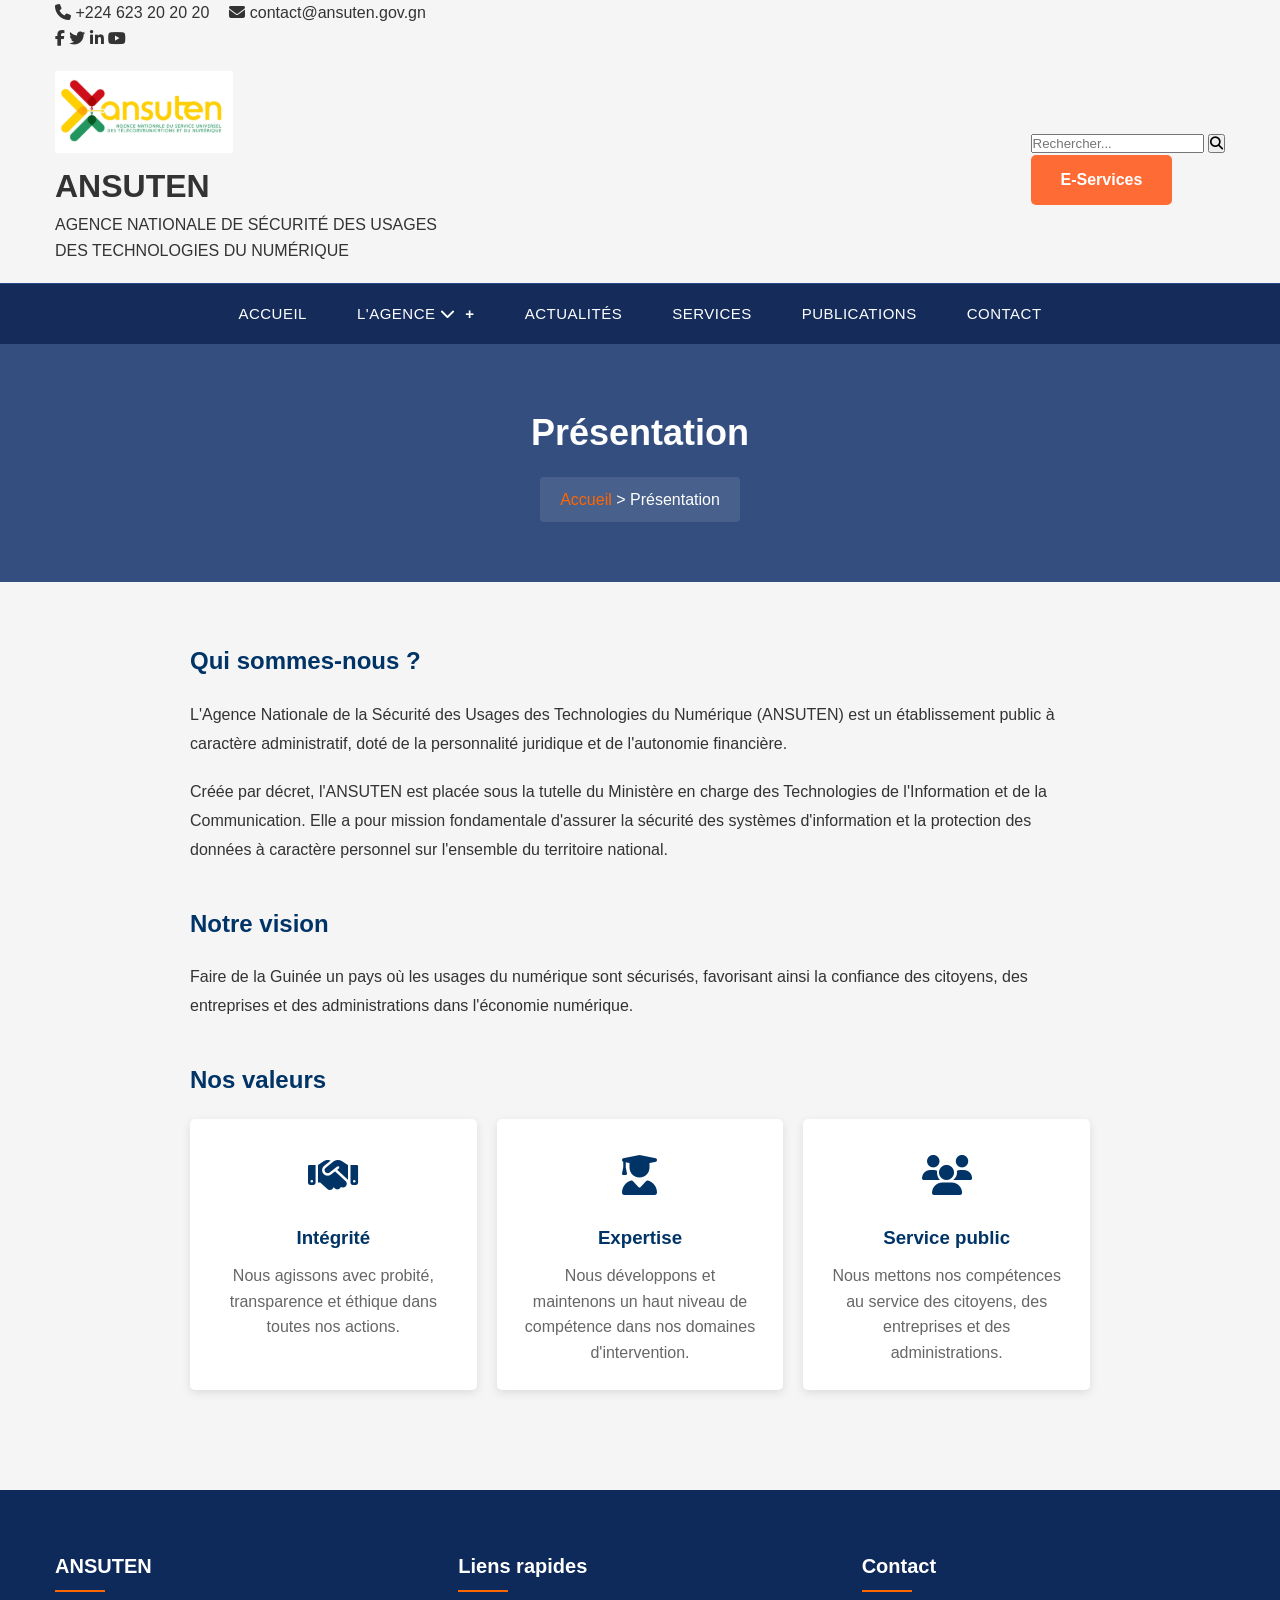
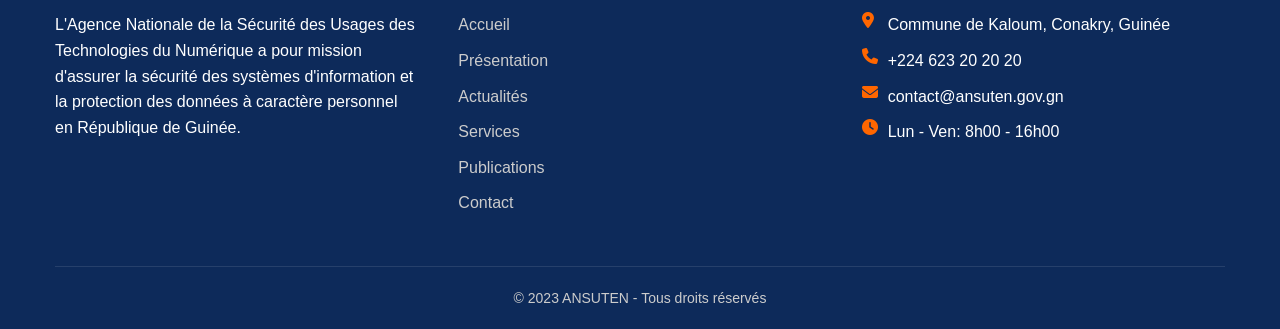
==== presentation.html @ 4a4b7f9a "Ansuten" ====
<!DOCTYPE html>
<html lang="fr">
<head>
    <meta charset="UTF-8">
    <meta name="viewport" content="width=device-width, initial-scale=1.0">
    <title>Présentation - ANSUTEN</title>
    <link rel="stylesheet" href="style.css">
    <link rel="stylesheet" href="https://cdnjs.cloudflare.com/ajax/libs/font-awesome/6.4.0/css/all.min.css">
</head>
<body>
    <!-- En-tête supérieur -->
    <div class="top-header">
        <div class="container">
            <div class="contact-info">
                <span><i class="fas fa-phone"></i> +224 623 20 20 20</span>
                <span><i class="fas fa-envelope"></i> contact@ansuten.gov.gn</span>
            </div>
            <div class="social-icons">
                <a href="#"><i class="fab fa-facebook-f"></i></a>
                <a href="#"><i class="fab fa-twitter"></i></a>
                <a href="#"><i class="fab fa-linkedin-in"></i></a>
                <a href="#"><i class="fab fa-youtube"></i></a>
            </div>
        </div>
    </div>

    <!-- En-tête principal - Version conforme ANSUTEN -->
    <header class="main-header">
        <div class="container">
            <div class="header-content">
                <div class="logo-section">
                    
                    <img src="logo.PNG" alt="Logo ANSUTEN" class="ansuten-logo">
                    <div class="agency-info">
                        <h1>ANSUTEN</h1>
                        <div class="subtitle">AGENCE NATIONALE DE SÉCURITÉ DES USAGES</div>
                        <div class="full-name">DES TECHNOLOGIES DU NUMÉRIQUE</div>
                    </div>
                </div>
                <div class="header-actions">
                    <div class="search-box">
                        <input type="text" placeholder="Rechercher...">
                        <button><i class="fas fa-search"></i></button>
                    </div>
                    <a href="#" class="btn">E-Services</a>
                </div>
            </div>
        </div>
    </header>

    <!-- Navigation principale -->
    <nav class="main-nav">
        <div class="container">
            <ul>
                <li><a href="index.html">Accueil</a></li>
                <li class="dropdown">
                    <a href="#">L'Agence <i class="fas fa-chevron-down"></i></a>
                    <div class="dropdown-menu">
                        <a href="presentation.html">Présentation</a>
                        <a href="missions.html">Missions</a>
                        <a href="organigramme.html">Organigramme</a>
                        <a href="textes-reglementaires.html">Textes réglementaires</a>
                    </div>
                </li>
                <li><a href="actualites.html">Actualités</a></li>
                <li><a href="services.html">Services</a></li>
                <li><a href="publications.html">Publications</a></li>
                <li><a href="contact.html">Contact</a></li>
            </ul>
        </div>
    </nav>

    <!-- Bannière de la page -->
    <section class="page-banner">
        <div class="container">
            <h1>Présentation</h1>
            <div class="breadcrumb">
                <a href="index.html">Accueil</a> > Présentation
            </div>
        </div>
    </section>

    <!-- Contenu de la page -->
    <section class="section">
        <div class="container">
            <div style="max-width: 900px; margin: 0 auto;">
                <h2 style="color: #003366; margin-bottom: 20px;">Qui sommes-nous ?</h2>
                <p style="margin-bottom: 20px; line-height: 1.8;">
                    L'Agence Nationale de la Sécurité des Usages des Technologies du Numérique (ANSUTEN) est un établissement public à caractère administratif, doté de la personnalité juridique et de l'autonomie financière.
                </p>
                <p style="margin-bottom: 20px; line-height: 1.8;">
                    Créée par décret, l'ANSUTEN est placée sous la tutelle du Ministère en charge des Technologies de l'Information et de la Communication. Elle a pour mission fondamentale d'assurer la sécurité des systèmes d'information et la protection des données à caractère personnel sur l'ensemble du territoire national.
                </p>
                
                <h2 style="color: #003366; margin: 40px 0 20px;">Notre vision</h2>
                <p style="margin-bottom: 20px; line-height: 1.8;">
                    Faire de la Guinée un pays où les usages du numérique sont sécurisés, favorisant ainsi la confiance des citoyens, des entreprises et des administrations dans l'économie numérique.
                </p>
                
                <h2 style="color: #003366; margin: 40px 0 20px;">Nos valeurs</h2>
                <div style="display: grid; grid-template-columns: repeat(auto-fill, minmax(250px, 1fr)); gap: 20px; margin-bottom: 40px;">
                    <div style="background-color: white; padding: 25px; border-radius: 5px; box-shadow: 0 3px 10px rgba(0,0,0,0.1); text-align: center;">
                        <div style="font-size: 40px; color: #003366; margin-bottom: 15px;">
                            <i class="fas fa-handshake"></i>
                        </div>
                        <h3 style="color: #003366; margin-bottom: 10px;">Intégrité</h3>
                        <p style="color: #666;">Nous agissons avec probité, transparence et éthique dans toutes nos actions.</p>
                    </div>
                    <div style="background-color: white; padding: 25px; border-radius: 5px; box-shadow: 0 3px 10px rgba(0,0,0,0.1); text-align: center;">
                        <div style="font-size: 40px; color: #003366; margin-bottom: 15px;">
                            <i class="fas fa-user-graduate"></i>
                        </div>
                        <h3 style="color: #003366; margin-bottom: 10px;">Expertise</h3>
                        <p style="color: #666;">Nous développons et maintenons un haut niveau de compétence dans nos domaines d'intervention.</p>
                    </div>
                    <div style="background-color: white; padding: 25px; border-radius: 5px; box-shadow: 0 3px 10px rgba(0,0,0,0.1); text-align: center;">
                        <div style="font-size: 40px; color: #003366; margin-bottom: 15px;">
                            <i class="fas fa-users"></i>
                        </div>
                        <h3 style="color: #003366; margin-bottom: 10px;">Service public</h3>
                        <p style="color: #666;">Nous mettons nos compétences au service des citoyens, des entreprises et des administrations.</p>
                    </div>
                </div>
            </div>
        </div>
    </section>

    <!-- Pied de page -->
    <footer class="main-footer">
        <div class="container">
            <div class="footer-grid">
                <div class="footer-column">
                    <h3>ANSUTEN</h3>
                    <p>L'Agence Nationale de la Sécurité des Usages des Technologies du Numérique a pour mission d'assurer la sécurité des systèmes d'information et la protection des données à caractère personnel en République de Guinée.</p>
                </div>
                <div class="footer-column">
                    <h3>Liens rapides</h3>
                    <ul class="footer-links">
                        <li><a href="index.html">Accueil</a></li>
                        <li><a href="presentation.html">Présentation</a></li>
                        <li><a href="actualites.html">Actualités</a></li>
                        <li><a href="services.html">Services</a></li>
                        <li><a href="publications.html">Publications</a></li>
                        <li><a href="contact.html">Contact</a></li>
                    </ul>
                </div>
                <div class="footer-column">
                    <h3>Contact</h3>
                    <div class="contact-info-footer">
                        <p><i class="fas fa-map-marker-alt"></i> Commune de Kaloum, Conakry, Guinée</p>
                        <p><i class="fas fa-phone"></i> +224 623 20 20 20</p>
                        <p><i class="fas fa-envelope"></i> contact@ansuten.gov.gn</p>
                        <p><i class="fas fa-clock"></i> Lun - Ven: 8h00 - 16h00</p>
                    </div>
                </div>
            </div>
            <div class="copyright">
                <p>&copy; 2023 ANSUTEN - Tous droits réservés</p>
            </div>
        </div>
    </footer>

    <script>
        document.addEventListener('DOMContentLoaded', function() {
            const dropdowns = document.querySelectorAll('.dropdown');
            
            dropdowns.forEach(dropdown => {
                dropdown.addEventListener('mouseenter', function() {
                    this.querySelector('.dropdown-menu').style.display = 'block';
                });
                
                dropdown.addEventListener('mouseleave', function() {
                    this.querySelector('.dropdown-menu').style.display = 'none';
                });
            });
        });
    </script>
</body>
</html>
---- style.css ----
/* Styles généraux */
* {
    margin: 0;
    padding: 0;
    box-sizing: border-box;
    font-family: 'Arial', sans-serif;
}

body {
    background-color: #f5f5f5;
    color: #333;
    line-height: 1.6;
}

.container {
    width: 100%;
    max-width: 1200px;
    margin: 0 auto;
    padding: 0 15px;
}

a {
    text-decoration: none;
    color: inherit;
}

ul {
    list-style: none;
}

.btn {
    display: inline-block;
    background-color: #ff6600;
    color: white;
    padding: 12px 30px;
    border-radius: 4px;
    font-weight: bold;
    transition: background-color 0.3s;
    border: none;
    cursor: pointer;
}

.btn:hover {
    background-color: #e55c00;
}

/* Nouvelle en-tête basée sur l'image */
.site-header {
    background: linear-gradient(135deg, #ebeef3, #2a5298);
    color: white;
}

/* Barre de contact supérieure */
.contact-bar {
    background-color: #0d2a5a;
    padding: 8px 0;
    font-size: 14px;
}

.contact-bar .container {
    display: flex;
    justify-content: space-between;
    align-items: center;
}

.contact-info {
    display: flex;
    gap: 30px;
}

.contact-item {
    display: flex;
    align-items: center;
    gap: 8px;
}

.contact-item i {
    color: #ff6600;
    font-size: 16px;
}

/* En-tête principal */
.main-header {
    padding: 20px 0;
}

.header-content {
    display: flex;
    justify-content: space-between;
    align-items: center;
}

.site-brand {
    display: flex;
    align-items: center;
    gap: 15px;
}

.site-logo {
    width: 60px;
    height: 60px;
    background: white;
    border-radius: 8px;
    display: flex;
    align-items: center;
    justify-content: center;
    font-weight: bold;
    color: #1e3c72;
    font-size: 24px;
}

.site-title h1 {
    font-size: 32px;
    font-weight: bold;
    margin-bottom: 5px;
    color: white;
}

.site-title .tagline {
    font-size: 14px;
    color: #a0b8e0;
    font-style: italic;
}

/* Navigation principale */
.main-nav {
    background-color: #152c5b;
    border-top: 1px solid #2a4a8a;
}

.main-nav .container {
    display: flex;
    justify-content: center;
}

.main-nav ul {
    display: flex;
    align-items: center;
}

.main-nav li {
    position: relative;
}

.main-nav a {
    color: white;
    padding: 18px 25px;
    display: block;
    font-weight: 500;
    transition: all 0.3s;
    font-size: 15px;
    text-transform: uppercase;
    letter-spacing: 0.5px;
}

.main-nav a:hover {
    background-color: #ff6600;
    color: white;
}

.main-nav .dropdown:hover .dropdown-menu {
    display: block;
}

.dropdown-menu {
    display: none;
    position: absolute;
    background-color: white;
    min-width: 250px;
    box-shadow: 0 8px 16px rgba(0,0,0,0.1);
    z-index: 1000;
    border-top: 3px solid #ff6600;
}

.dropdown-menu a {
    color: #333;
    padding: 12px 16px;
    border-bottom: 1px solid #eee;
    font-size: 14px;
    text-transform: none;
}

.dropdown-menu a:hover {
    background-color: #f5f5f5;
    color: #1e3c72;
}

.dropdown > a::after {
    content: ' +';
    font-weight: bold;
    margin-left: 5px;
}

/* Bannière principale */
.hero-banner {
    background: linear-gradient(rgba(30, 60, 114, 0.9), rgba(30, 60, 114, 0.9)), url('https://via.placeholder.com/1200x500');
    background-size: cover;
    background-position: center;
    color: white;
    padding: 100px 0;
    text-align: center;
}

.hero-banner h2 {
    font-size: 42px;
    margin-bottom: 20px;
    font-weight: bold;
    text-shadow: 2px 2px 4px rgba(0,0,0,0.5);
}

.hero-banner p {
    font-size: 20px;
    max-width: 800px;
    margin: 0 auto 30px;
    line-height: 1.6;
}

/* Sections principales */
.section {
    padding: 60px 0;
}

.section-title {
    text-align: center;
    margin-bottom: 40px;
    color: #1e3c72;
    position: relative;
    font-size: 32px;
}

.section-title:after {
    content: '';
    display: block;
    width: 80px;
    height: 3px;
    background-color: #ff6600;
    margin: 10px auto;
}

/* Actualités */
.news-grid {
    display: grid;
    grid-template-columns: repeat(auto-fill, minmax(300px, 1fr));
    gap: 30px;
}

.news-card {
    background-color: white;
    border-radius: 5px;
    overflow: hidden;
    box-shadow: 0 3px 10px rgba(0,0,0,0.1);
    transition: transform 0.3s;
}

.news-card:hover {
    transform: translateY(-5px);
}

.news-image {
    height: 200px;
    background-color: #ddd;
    background-size: cover;
    background-position: center;
}

.news-content {
    padding: 20px;
}

.news-date {
    color: #ff6600;
    font-size: 14px;
    margin-bottom: 10px;
    font-weight: 500;
}

.news-title {
    font-size: 18px;
    margin-bottom: 10px;
    color: #1e3c72;
    line-height: 1.4;
}

.news-excerpt {
    color: #666;
    margin-bottom: 15px;
    line-height: 1.6;
}

.read-more {
    color: #ff6600;
    font-weight: bold;
    display: inline-flex;
    align-items: center;
    gap: 5px;
}

.read-more:hover {
    color: #e55c00;
}

/* Services */
.services-grid {
    display: grid;
    grid-template-columns: repeat(auto-fill, minmax(250px, 1fr));
    gap: 30px;
}

.service-card {
    background-color: white;
    padding: 30px 20px;
    text-align: center;
    border-radius: 5px;
    box-shadow: 0 3px 10px rgba(0,0,0,0.1);
    transition: transform 0.3s;
    height: 100%;
    display: flex;
    flex-direction: column;
    align-items: center;
}

.service-card:hover {
    transform: translateY(-5px);
}

.service-icon {
    font-size: 40px;
    color: #1e3c72;
    margin-bottom: 20px;
    height: 60px;
    display: flex;
    align-items: center;
    justify-content: center;
}

.service-title {
    font-size: 20px;
    margin-bottom: 15px;
    color: #1e3c72;
}

.service-card p {
    flex-grow: 1;
    color: #666;
}

/* Pied de page */
.main-footer {
    background-color: #0d2a5a;
    color: white;
    padding: 60px 0 20px;
}

.footer-grid {
    display: grid;
    grid-template-columns: repeat(auto-fit, minmax(250px, 1fr));
    gap: 40px;
    margin-bottom: 40px;
}

.footer-column h3 {
    font-size: 20px;
    margin-bottom: 20px;
    position: relative;
    padding-bottom: 10px;
}

.footer-column h3:after {
    content: '';
    position: absolute;
    left: 0;
    bottom: 0;
    width: 50px;
    height: 2px;
    background-color: #ff6600;
}

.footer-links li {
    margin-bottom: 10px;
}

.footer-links a {
    color: #ccc;
    transition: color 0.3s;
}

.footer-links a:hover {
    color: white;
}

.contact-info-footer p {
    margin-bottom: 10px;
    display: flex;
    align-items: flex-start;
}

.contact-info-footer i {
    margin-right: 10px;
    color: #ff6600;
    width: 16px;
}

.copyright {
    text-align: center;
    padding-top: 20px;
    border-top: 1px solid rgba(255,255,255,0.1);
    font-size: 14px;
    color: #ccc;
}

/* Page spécifique */
.page-banner {
    background: linear-gradient(rgba(30, 60, 114, 0.9), rgba(30, 60, 114, 0.9)), url('https://via.placeholder.com/1200x300');
    background-size: cover;
    background-position: center;
    color: white;
    padding: 60px 0;
    text-align: center;
}

.page-banner h1 {
    font-size: 36px;
    margin-bottom: 15px;
}

.breadcrumb {
    background: rgba(255,255,255,0.1);
    padding: 10px 20px;
    border-radius: 4px;
    display: inline-block;
}

.breadcrumb a {
    color: #ff6600;
}

.breadcrumb a:hover {
    text-decoration: underline;
}

/* Responsive */
@media (max-width: 768px) {
    .contact-bar .container {
        flex-direction: column;
        gap: 10px;
        text-align: center;
    }
    
    .contact-info {
        flex-direction: column;
        gap: 10px;
    }
    
    .header-content {
        flex-direction: column;
        gap: 20px;
        text-align: center;
    }
    
    .main-nav ul {
        flex-direction: column;
        width: 100%;
    }
    
    .main-nav a {
        padding: 15px;
        border-bottom: 1px solid rgba(255,255,255,0.1);
    }
    
    .dropdown-menu {
        position: static;
        display: none;
        width: 100%;
    }
    
    .hero-banner h2 {
        font-size: 32px;
    }
    
    .hero-banner p {
        font-size: 18px;
    }
    
    .section-title {
        font-size: 28px;
    }
}

@media (max-width: 480px) {
    .site-title h1 {
        font-size: 24px;
    }
    
    .main-nav a {
        padding: 12px 15px;
        font-size: 14px;
    }
}
.hero-content {
    display: flex;
    align-items: center;
    justify-content: space-between;
    gap: 40px;
}

.hero-text {
    flex: 1; /* Prend l'espace disponible à gauche */
}

.hero-image {
    flex: 1; /* Prend l'espace disponible à droite */
    text-align: center;
}
/* Styles pour la barre de contact */
.contact-bar {
    background-color: #f8f9fa;
    padding: 8px 0;
    border-bottom: 1px solid #e9ecef;
}

.contact-bar .container {
    display: flex;
    justify-content: space-between;
    align-items: center;
}

.contact-info {
    display: flex;
    gap: 20px;
}

.contact-item {
    display: flex;
    align-items: center;
    gap: 8px;
    font-size: 0.9rem;
    color: #6c757d;
}

.contact-item i {
    color: #1e3c72;
}

.header-contact-right {
    display: flex;
    align-items: center;
}

.contact-btn {
    background-color: #1e3c72;
    color: white;
    padding: 8px 16px;
    border-radius: 4px;
    text-decoration: none;
    font-size: 0.9rem;
    font-weight: bold;
    transition: background-color 0.3s ease;
}

.contact-btn:hover {
    background-color: #152c5b;
}

/* Styles pour le logo */
.site-brand {
    display: flex;
    align-items: center;
    gap: 15px;
}

.site-logo {
    height: 60px; /* Ajustez selon la taille de votre logo */
    width: auto;
}

.site-title h1 {
    margin: 0;
    font-size: 1.8rem;
    color: #1e3c72;
}

.tagline {
    font-size: 0.9rem;
    color: #6c757d;
    margin-top: 2px;
}

/* Styles pour la bannière hero avec image */
.hero-banner {
    background: linear-gradient(135deg, #1e3c72 0%, #2a5298 100%);
    color: white;
    padding: 80px 0;
}

.hero-content {
    display: flex;
    align-items: center;
    justify-content: space-between;
    gap: 40px;
}

.hero-text {
    flex: 1;
}

.hero-text h2 {
    font-size: 2.5rem;
    font-weight: bold;
    margin-bottom: 20px;
    line-height: 1.2;
}

.hero-text p {
    font-size: 1.2rem;
    margin-bottom: 30px;
    opacity: 0.9;
}

.hero-image {
    flex: 1;
    text-align: center;
}

.hero-image img {
    max-width: 100%;
    height: auto;
    border-radius: 10px;
    box-shadow: 0 10px 30px rgba(0, 0, 0, 0.3);
}

.btn {
    display: inline-block;
    background-color: #ff6b35;
    color: white;
    padding: 12px 30px;
    border-radius: 5px;
    text-decoration: none;
    font-weight: bold;
    transition: background-color 0.3s ease;
}

.btn:hover {
    background-color: #e55a2b;
}

/* Responsive */
@media (max-width: 768px) {
    .contact-bar .container {
        flex-direction: column;
        gap: 10px;
    }
    
    .contact-info {
        flex-direction: column;
        gap: 5px;
        text-align: center;
    }
    
    .hero-content {
        flex-direction: column;
        text-align: center;
    }
    
    .hero-text h2 {
        font-size: 2rem;
    }
    
    .site-brand {
        justify-content: center;
        text-align: center;
    }
    
    .site-logo {
        height: 50px;
    }
}
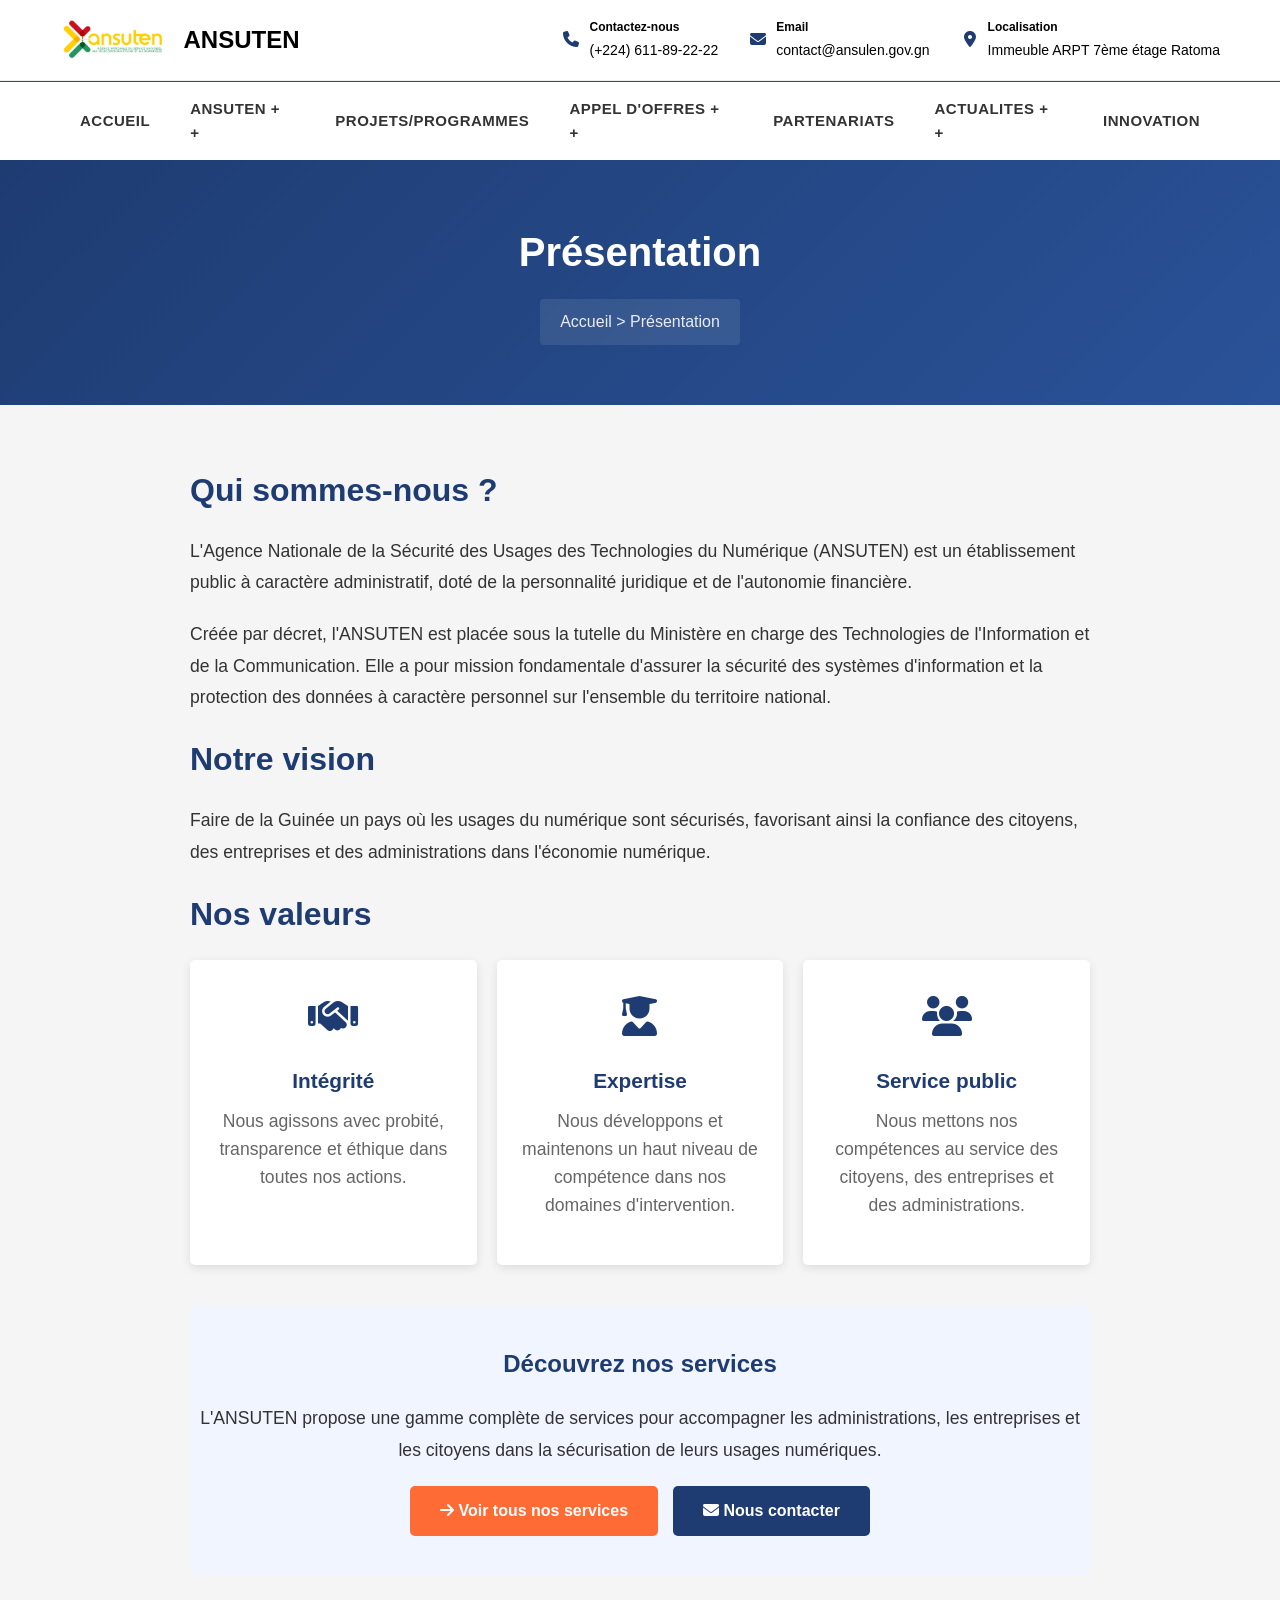
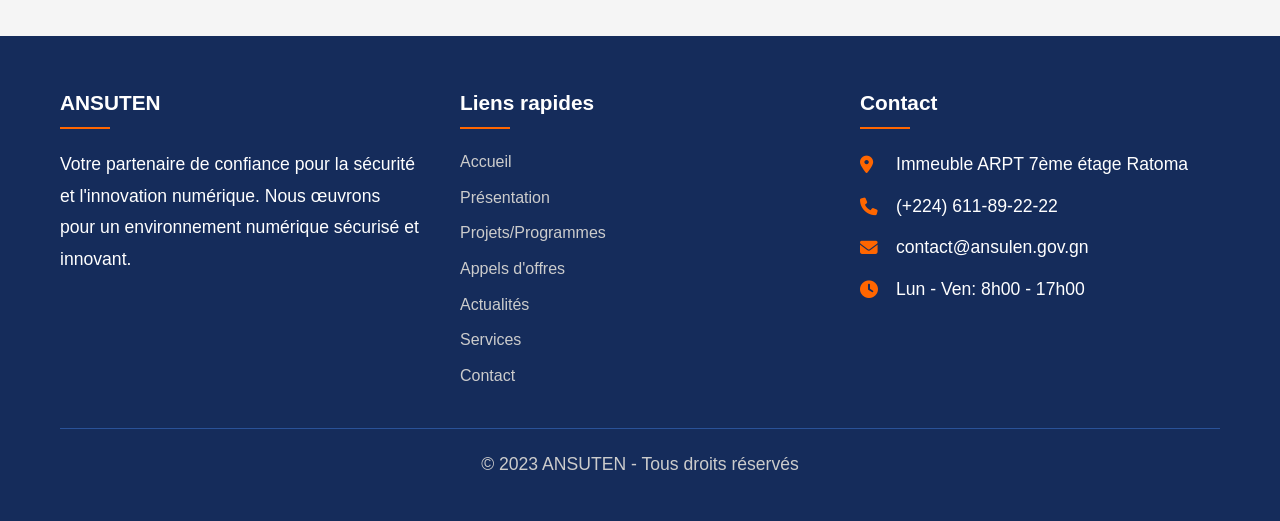
==== commit 34fbf646: "Mise à jour du ANSUTEN" ====
--- a/presentation.html
+++ b/presentation.html
@@ -6,69 +6,448 @@
     <title>Présentation - ANSUTEN</title>
     <link rel="stylesheet" href="style.css">
     <link rel="stylesheet" href="https://cdnjs.cloudflare.com/ajax/libs/font-awesome/6.4.0/css/all.min.css">
+    <style>
+        /* Styles généraux */
+        * {
+            margin: 0;
+            padding: 0;
+            box-sizing: border-box;
+        }
+
+        body {
+            font-family: 'Arial', sans-serif;
+            line-height: 1.6;
+            color: #333;
+        }
+
+        .container {
+            max-width: 1200px;
+            margin: 0 auto;
+            padding: 0 20px;
+        }
+
+        /* Header styles */
+        .site-header {
+            background-color: #fff;
+            box-shadow: 0 2px 10px rgba(0, 0, 0, 0.1);
+        }
+
+        .top-header {
+            background-color: #fff;
+            color: #000;
+            padding: 15px 0;
+            border-bottom: 1px solid #eee;
+        }
+
+        .top-header .container {
+            display: flex;
+            justify-content: space-between;
+            align-items: center;
+        }
+
+        .site-brand {
+            display: flex;
+            align-items: center;
+            gap: 15px;
+        }
+
+        .site-logo {
+            height: 50px;
+            width: auto;
+        }
+
+        .site-name {
+            font-size: 24px;
+            font-weight: bold;
+            color: #000;
+        }
+
+        .contact-info-header {
+            display: flex;
+            gap: 30px;
+        }
+
+        .contact-item-header {
+            display: flex;
+            align-items: center;
+            gap: 8px;
+        }
+
+        .contact-icon {
+            color: #1e3c72;
+            font-size: 16px;
+            width: 20px;
+            text-align: center;
+        }
+
+        .contact-label {
+            font-size: 12px;
+            font-weight: bold;
+            margin-bottom: 2px;
+            color: #000;
+        }
+
+        .contact-value {
+            font-size: 14px;
+            color: #000;
+        }
+
+        .contact-details {
+            display: flex;
+            flex-direction: column;
+        }
+
+        /* Navigation principale */
+        .main-nav {
+            background-color: #fff;
+        }
+
+        .main-nav ul {
+            display: flex;
+            list-style: none;
+            justify-content: center;
+        }
+
+        .main-nav li {
+            position: relative;
+        }
+
+        .main-nav a {
+            color: #333;
+            text-decoration: none;
+            padding: 15px 20px;
+            display: block;
+            font-weight: bold;
+            transition: color 0.3s ease;
+        }
+
+        .main-nav a:hover {
+            color: #1e3c72;
+        }
+
+        .dropdown-menu {
+            display: none;
+            position: absolute;
+            background-color: white;
+            min-width: 200px;
+            box-shadow: 0 8px 16px rgba(0, 0, 0, 0.1);
+            z-index: 1000;
+        }
+
+        .dropdown-menu a {
+            padding: 12px 16px;
+            font-weight: normal;
+        }
+
+        .dropdown:hover .dropdown-menu {
+            display: block;
+        }
+
+        /* Bannière de page */
+        .page-banner {
+            background: linear-gradient(135deg, #1e3c72 0%, #2a5298 100%);
+            color: white;
+            padding: 60px 0;
+            text-align: center;
+        }
+
+        .page-banner h1 {
+            font-size: 2.5rem;
+            margin-bottom: 15px;
+        }
+
+        .breadcrumb {
+            font-size: 1rem;
+            opacity: 0.9;
+        }
+
+        .breadcrumb a {
+            color: white;
+            text-decoration: none;
+        }
+
+        .breadcrumb a:hover {
+            text-decoration: underline;
+        }
+
+        /* Section de contenu */
+        .section {
+            padding: 60px 0;
+        }
+
+        .content-section {
+            max-width: 900px;
+            margin: 0 auto;
+        }
+
+        h2 {
+            color: #1e3c72;
+            margin-bottom: 20px;
+            font-size: 2rem;
+        }
+
+        p {
+            margin-bottom: 20px;
+            line-height: 1.8;
+            font-size: 1.1rem;
+        }
+
+        .values-grid {
+            display: grid;
+            grid-template-columns: repeat(auto-fill, minmax(250px, 1fr));
+            gap: 20px;
+            margin-bottom: 40px;
+        }
+
+        .value-card {
+            background-color: white;
+            padding: 25px;
+            border-radius: 5px;
+            box-shadow: 0 3px 10px rgba(0,0,0,0.1);
+            text-align: center;
+            transition: transform 0.3s ease;
+        }
+
+        .value-card:hover {
+            transform: translateY(-5px);
+        }
+
+        .value-icon {
+            font-size: 40px;
+            color: #1e3c72;
+            margin-bottom: 15px;
+        }
+
+        .value-title {
+            color: #1e3c72;
+            margin-bottom: 10px;
+            font-size: 1.3rem;
+        }
+
+        .value-description {
+            color: #666;
+            line-height: 1.6;
+        }
+
+        .btn {
+            display: inline-block;
+            background-color: #ff6b35;
+            color: white;
+            padding: 12px 30px;
+            border-radius: 5px;
+            text-decoration: none;
+            font-weight: bold;
+            transition: all 0.3s ease;
+            border: none;
+            cursor: pointer;
+        }
+
+        .btn:hover {
+            background-color: #e55a2b;
+            transform: translateY(-2px);
+        }
+
+        .btn-secondary {
+            background-color: #1e3c72;
+        }
+
+        .btn-secondary:hover {
+            background-color: #152c5b;
+        }
+
+        .cta-section {
+            text-align: center;
+            padding: 40px 0;
+            background-color: #f0f5ff;
+            border-radius: 8px;
+            margin-top: 40px;
+        }
+
+        .cta-title {
+            color: #1e3c72;
+            margin-bottom: 20px;
+            font-size: 1.5rem;
+        }
+
+        .btn-group {
+            display: flex;
+            gap: 15px;
+            justify-content: center;
+            flex-wrap: wrap;
+        }
+
+        /* Footer */
+        .main-footer {
+            background-color: #152c5b;
+            color: white;
+            padding: 50px 0 20px;
+        }
+
+        .footer-grid {
+            display: grid;
+            grid-template-columns: repeat(auto-fit, minmax(250px, 1fr));
+            gap: 40px;
+            margin-bottom: 30px;
+        }
+
+        .footer-column h3 {
+            margin-bottom: 20px;
+            font-size: 1.3rem;
+        }
+
+        .footer-links {
+            list-style: none;
+            padding: 0;
+        }
+
+        .footer-links li {
+            margin-bottom: 10px;
+        }
+
+        .footer-links a {
+            color: #ccc;
+            text-decoration: none;
+            transition: color 0.3s ease;
+        }
+
+        .footer-links a:hover {
+            color: white;
+        }
+
+        .contact-info-footer p {
+            margin-bottom: 10px;
+            display: flex;
+            align-items: center;
+            gap: 10px;
+        }
+
+        .copyright {
+            text-align: center;
+            padding-top: 20px;
+            border-top: 1px solid #2a5298;
+            color: #ccc;
+        }
+
+        /* Responsive */
+        @media (max-width: 768px) {
+            .top-header .container {
+                flex-direction: column;
+                gap: 10px;
+            }
+            
+            .contact-info-header {
+                flex-direction: column;
+                gap: 10px;
+                text-align: center;
+            }
+            
+            .contact-item-header {
+                justify-content: center;
+            }
+            
+            .main-nav ul {
+                flex-direction: column;
+            }
+            
+            .page-banner h1 {
+                font-size: 2rem;
+            }
+            
+            .site-brand {
+                justify-content: center;
+            }
+            
+            .values-grid {
+                grid-template-columns: 1fr;
+            }
+            
+            .btn-group {
+                flex-direction: column;
+                align-items: center;
+            }
+        }
+    </style>
 </head>
 <body>
-    <!-- En-tête supérieur -->
-    <div class="top-header">
-        <div class="container">
-            <div class="contact-info">
-                <span><i class="fas fa-phone"></i> +224 623 20 20 20</span>
-                <span><i class="fas fa-envelope"></i> contact@ansuten.gov.gn</span>
-            </div>
-            <div class="social-icons">
-                <a href="#"><i class="fab fa-facebook-f"></i></a>
-                <a href="#"><i class="fab fa-twitter"></i></a>
-                <a href="#"><i class="fab fa-linkedin-in"></i></a>
-                <a href="#"><i class="fab fa-youtube"></i></a>
+    <!-- En-tête identique à la page d'accueil -->
+    <header class="site-header">
+        <!-- Barre supérieure avec logo et contacts -->
+        <div class="top-header">
+            <div class="container">
+                <div class="site-brand">
+                    <!-- Votre logo ici -->
+                    <img src="logo.PNG" alt="ANSUTEN Logo" class="site-logo">
+                    <div class="site-name">ANSUTEN</div>
+                </div>
+                <div class="contact-info-header">
+                    <div class="contact-item-header">
+                        <div class="contact-icon">
+                            <i class="fas fa-phone"></i>
+                        </div>
+                        <div class="contact-details">
+                            <div class="contact-label">Contactez-nous</div>
+                            <div class="contact-value">(+224) 611-89-22-22</div>
+                        </div>
+                    </div>
+                    <div class="contact-item-header">
+                        <div class="contact-icon">
+                            <i class="fas fa-envelope"></i>
+                        </div>
+                        <div class="contact-details">
+                            <div class="contact-label">Email</div>
+                            <div class="contact-value">contact@ansulen.gov.gn</div>
+                        </div>
+                    </div>
+                    <div class="contact-item-header">
+                        <div class="contact-icon">
+                            <i class="fas fa-map-marker-alt"></i>
+                        </div>
+                        <div class="contact-details">
+                            <div class="contact-label">Localisation</div>
+                            <div class="contact-value">Immeuble ARPT 7ème étage Ratoma</div>
+                        </div>
+                    </div>
+                </div>
             </div>
         </div>
-    </div>
-
-    <!-- En-tête principal - Version conforme ANSUTEN -->
-    <header class="main-header">
-        <div class="container">
-            <div class="header-content">
-                <div class="logo-section">
-                    
-                    <img src="logo.PNG" alt="Logo ANSUTEN" class="ansuten-logo">
-                    <div class="agency-info">
-                        <h1>ANSUTEN</h1>
-                        <div class="subtitle">AGENCE NATIONALE DE SÉCURITÉ DES USAGES</div>
-                        <div class="full-name">DES TECHNOLOGIES DU NUMÉRIQUE</div>
-                    </div>
-                </div>
-                <div class="header-actions">
-                    <div class="search-box">
-                        <input type="text" placeholder="Rechercher...">
-                        <button><i class="fas fa-search"></i></button>
-                    </div>
-                    <a href="#" class="btn">E-Services</a>
-                </div>
+
+        <!-- Navigation principale -->
+        <nav class="main-nav">
+            <div class="container">
+                <ul>
+                    <li><a href="index.html">ACCUEIL</a></li>
+                    <li class="dropdown">
+                        <a href="#">ANSUTEN +</a>
+                        <div class="dropdown-menu">
+                            <a href="presentation.html">Présentation</a>
+                            <a href="missions.html">Missions</a>
+                            <a href="organigramme.html">Organigramme</a>
+                            <a href="textes-reglementaires.html">Textes réglementaires</a>
+                        </div>
+                    </li>
+                    <li><a href="projets.html">PROJETS/PROGRAMMES</a></li>
+                    <li class="dropdown">
+                        <a href="#">APPEL D'OFFRES +</a>
+                        <div class="dropdown-menu">
+                            <a href="appels-en-cours.html">Appels en cours</a>
+                            <a href="archives-appels.html">Archives des appels</a>
+                            <a href="procedures.html">Procédures</a>
+                        </div>
+                    </li>
+                    <li><a href="partenariats.html">PARTENARIATS</a></li>
+                    <li class="dropdown">
+                        <a href="#">ACTUALITES +</a>
+                        <div class="dropdown-menu">
+                            <a href="news.html">Nouvelles</a>
+                            <a href="evenements.html">Événements</a>
+                            <a href="communiques.html">Communiqués</a>
+                        </div>
+                    </li>
+                    <li><a href="innovation.html">Innovation</a></li>
+                </ul>
             </div>
-        </div>
+        </nav>
     </header>
-
-    <!-- Navigation principale -->
-    <nav class="main-nav">
-        <div class="container">
-            <ul>
-                <li><a href="index.html">Accueil</a></li>
-                <li class="dropdown">
-                    <a href="#">L'Agence <i class="fas fa-chevron-down"></i></a>
-                    <div class="dropdown-menu">
-                        <a href="presentation.html">Présentation</a>
-                        <a href="missions.html">Missions</a>
-                        <a href="organigramme.html">Organigramme</a>
-                        <a href="textes-reglementaires.html">Textes réglementaires</a>
-                    </div>
-                </li>
-                <li><a href="actualites.html">Actualités</a></li>
-                <li><a href="services.html">Services</a></li>
-                <li><a href="publications.html">Publications</a></li>
-                <li><a href="contact.html">Contact</a></li>
-            </ul>
-        </div>
-    </nav>
 
     <!-- Bannière de la page -->
     <section class="page-banner">
@@ -83,42 +462,56 @@
     <!-- Contenu de la page -->
     <section class="section">
         <div class="container">
-            <div style="max-width: 900px; margin: 0 auto;">
-                <h2 style="color: #003366; margin-bottom: 20px;">Qui sommes-nous ?</h2>
-                <p style="margin-bottom: 20px; line-height: 1.8;">
+            <div class="content-section">
+                <h2>Qui sommes-nous ?</h2>
+                <p>
                     L'Agence Nationale de la Sécurité des Usages des Technologies du Numérique (ANSUTEN) est un établissement public à caractère administratif, doté de la personnalité juridique et de l'autonomie financière.
                 </p>
-                <p style="margin-bottom: 20px; line-height: 1.8;">
+                <p>
                     Créée par décret, l'ANSUTEN est placée sous la tutelle du Ministère en charge des Technologies de l'Information et de la Communication. Elle a pour mission fondamentale d'assurer la sécurité des systèmes d'information et la protection des données à caractère personnel sur l'ensemble du territoire national.
                 </p>
                 
-                <h2 style="color: #003366; margin: 40px 0 20px;">Notre vision</h2>
-                <p style="margin-bottom: 20px; line-height: 1.8;">
+                <h2>Notre vision</h2>
+                <p>
                     Faire de la Guinée un pays où les usages du numérique sont sécurisés, favorisant ainsi la confiance des citoyens, des entreprises et des administrations dans l'économie numérique.
                 </p>
                 
-                <h2 style="color: #003366; margin: 40px 0 20px;">Nos valeurs</h2>
-                <div style="display: grid; grid-template-columns: repeat(auto-fill, minmax(250px, 1fr)); gap: 20px; margin-bottom: 40px;">
-                    <div style="background-color: white; padding: 25px; border-radius: 5px; box-shadow: 0 3px 10px rgba(0,0,0,0.1); text-align: center;">
-                        <div style="font-size: 40px; color: #003366; margin-bottom: 15px;">
+                <h2>Nos valeurs</h2>
+                <div class="values-grid">
+                    <div class="value-card">
+                        <div class="value-icon">
                             <i class="fas fa-handshake"></i>
                         </div>
-                        <h3 style="color: #003366; margin-bottom: 10px;">Intégrité</h3>
-                        <p style="color: #666;">Nous agissons avec probité, transparence et éthique dans toutes nos actions.</p>
-                    </div>
-                    <div style="background-color: white; padding: 25px; border-radius: 5px; box-shadow: 0 3px 10px rgba(0,0,0,0.1); text-align: center;">
-                        <div style="font-size: 40px; color: #003366; margin-bottom: 15px;">
+                        <h3 class="value-title">Intégrité</h3>
+                        <p class="value-description">Nous agissons avec probité, transparence et éthique dans toutes nos actions.</p>
+                    </div>
+                    <div class="value-card">
+                        <div class="value-icon">
                             <i class="fas fa-user-graduate"></i>
                         </div>
-                        <h3 style="color: #003366; margin-bottom: 10px;">Expertise</h3>
-                        <p style="color: #666;">Nous développons et maintenons un haut niveau de compétence dans nos domaines d'intervention.</p>
-                    </div>
-                    <div style="background-color: white; padding: 25px; border-radius: 5px; box-shadow: 0 3px 10px rgba(0,0,0,0.1); text-align: center;">
-                        <div style="font-size: 40px; color: #003366; margin-bottom: 15px;">
+                        <h3 class="value-title">Expertise</h3>
+                        <p class="value-description">Nous développons et maintenons un haut niveau de compétence dans nos domaines d'intervention.</p>
+                    </div>
+                    <div class="value-card">
+                        <div class="value-icon">
                             <i class="fas fa-users"></i>
                         </div>
-                        <h3 style="color: #003366; margin-bottom: 10px;">Service public</h3>
-                        <p style="color: #666;">Nous mettons nos compétences au service des citoyens, des entreprises et des administrations.</p>
+                        <h3 class="value-title">Service public</h3>
+                        <p class="value-description">Nous mettons nos compétences au service des citoyens, des entreprises et des administrations.</p>
+                    </div>
+                </div>
+
+                <!-- Section CTA avec bouton vers Services -->
+                <div class="cta-section">
+                    <h3 class="cta-title">Découvrez nos services</h3>
+                    <p>L'ANSUTEN propose une gamme complète de services pour accompagner les administrations, les entreprises et les citoyens dans la sécurisation de leurs usages numériques.</p>
+                    <div class="btn-group">
+                        <a href="services.html" class="btn">
+                            <i class="fas fa-arrow-right"></i> Voir tous nos services
+                        </a>
+                        <a href="contact.html" class="btn btn-secondary">
+                            <i class="fas fa-envelope"></i> Nous contacter
+                        </a>
                     </div>
                 </div>
             </div>
@@ -131,26 +524,27 @@
             <div class="footer-grid">
                 <div class="footer-column">
                     <h3>ANSUTEN</h3>
-                    <p>L'Agence Nationale de la Sécurité des Usages des Technologies du Numérique a pour mission d'assurer la sécurité des systèmes d'information et la protection des données à caractère personnel en République de Guinée.</p>
+                    <p>Votre partenaire de confiance pour la sécurité et l'innovation numérique. Nous œuvrons pour un environnement numérique sécurisé et innovant.</p>
                 </div>
                 <div class="footer-column">
                     <h3>Liens rapides</h3>
                     <ul class="footer-links">
                         <li><a href="index.html">Accueil</a></li>
                         <li><a href="presentation.html">Présentation</a></li>
+                        <li><a href="projets.html">Projets/Programmes</a></li>
+                        <li><a href="appels-offres.html">Appels d'offres</a></li>
                         <li><a href="actualites.html">Actualités</a></li>
                         <li><a href="services.html">Services</a></li>
-                        <li><a href="publications.html">Publications</a></li>
                         <li><a href="contact.html">Contact</a></li>
                     </ul>
                 </div>
                 <div class="footer-column">
                     <h3>Contact</h3>
                     <div class="contact-info-footer">
-                        <p><i class="fas fa-map-marker-alt"></i> Commune de Kaloum, Conakry, Guinée</p>
-                        <p><i class="fas fa-phone"></i> +224 623 20 20 20</p>
-                        <p><i class="fas fa-envelope"></i> contact@ansuten.gov.gn</p>
-                        <p><i class="fas fa-clock"></i> Lun - Ven: 8h00 - 16h00</p>
+                        <p><i class="fas fa-map-marker-alt"></i> Immeuble ARPT 7ème étage Ratoma</p>
+                        <p><i class="fas fa-phone"></i> (+224) 611-89-22-22</p>
+                        <p><i class="fas fa-envelope"></i> contact@ansulen.gov.gn</p>
+                        <p><i class="fas fa-clock"></i> Lun - Ven: 8h00 - 17h00</p>
                     </div>
                 </div>
             </div>
@@ -161,6 +555,7 @@
     </footer>
 
     <script>
+        // Script pour gérer le menu déroulant
         document.addEventListener('DOMContentLoaded', function() {
             const dropdowns = document.querySelectorAll('.dropdown');
             
@@ -173,6 +568,16 @@
                     this.querySelector('.dropdown-menu').style.display = 'none';
                 });
             });
+            
+            // Fermer le menu déroulant en cliquant ailleurs
+            document.addEventListener('click', function(e) {
+                if (!e.target.matches('.dropdown a')) {
+                    const dropdowns = document.querySelectorAll('.dropdown-menu');
+                    dropdowns.forEach(menu => {
+                        menu.style.display = 'none';
+                    });
+                }
+            });
         });
     </script>
 </body>
